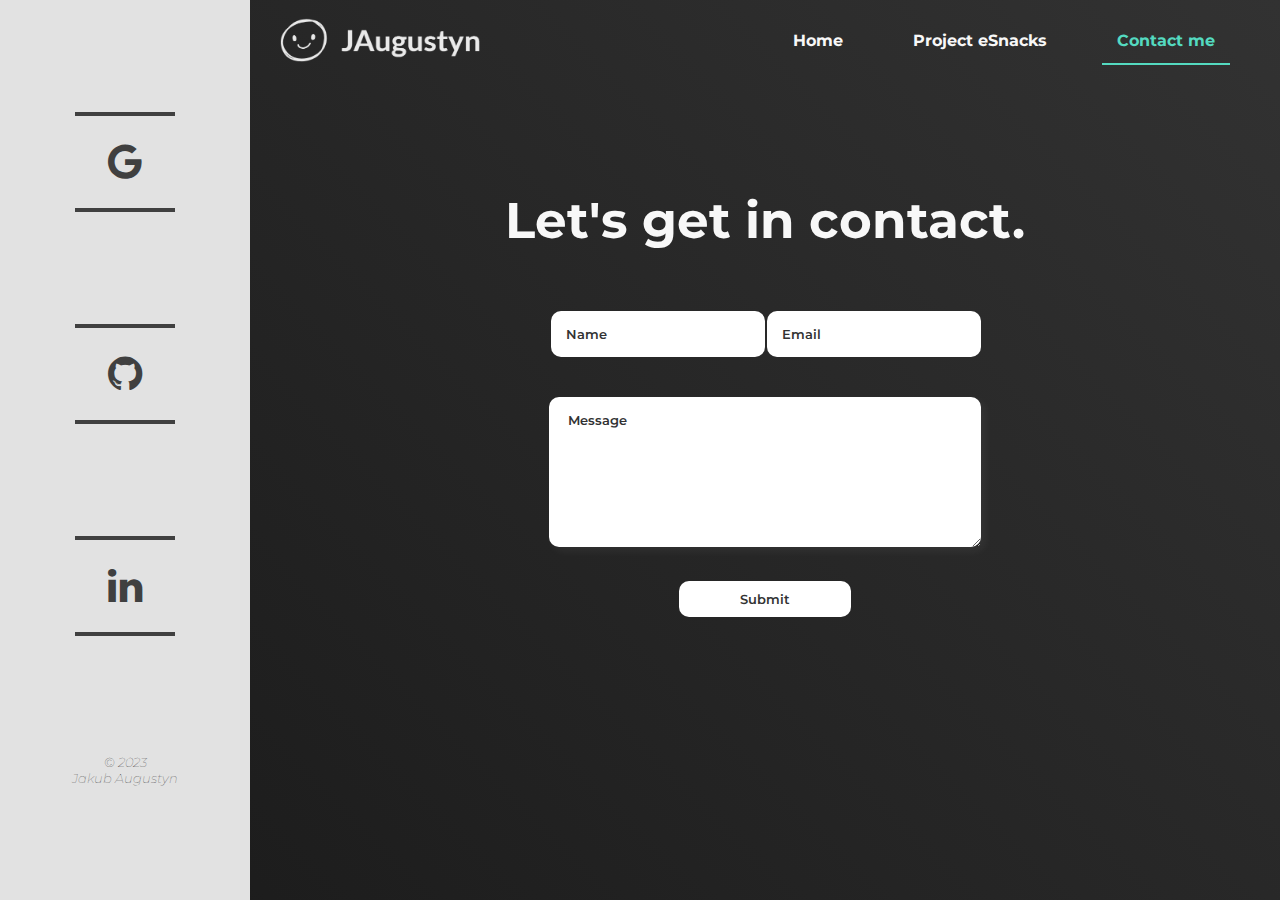
==== contactMePage.html @ 63d39142 "Added fonts, favicon, welcome and contact me pages" ====
<!DOCTYPE html>
<html lang="en">
    <head>
        <meta charset="UTF-8">
        <meta http-equiv="X-UA-Compatible" content="IE=edge">
        <meta name="viewport" content="width=device-width, initial-scale=1.0">
        <link rel="stylesheet" href="./styles.css">
        <link rel="stylesheet"
            href="https://cdnjs.cloudflare.com/ajax/libs/font-awesome/4.7.0/css/font-awesome.min.css">
        <title>JAugustyn</title>
        <link rel="icon" type="image/x-icon" href="./static/icon.ico">
    </head>
    <body>
        <nav class="navbar">
            <div class="logo">
                <img src="static/logo.png" alt="Logo">
            </div>
            <ul>
                <li>
                    <a id="home" href="./index.html" class="navitem">Home</a>
                </li>
                <li>
                    <a id="esnacks" href="./projectPage.html" class="navitem">Project
                        eSnacks</a>
                </li>
                <li>
                    <a id="contactme" href="./contactMePage.html"
                        class="navitem active">Contact me</a>
                </li>
            </ul>
        </nav>
        <main class="container" id="container">
            <section class="contact-section">
                <h1>Let's get in contact.</h1>
                <form action="#" method="post" class="contact-form">
                    <div class="name">
                        <input type="text" id="name" required placeholder="Name">
                    </div>
                    <div class="email">
                        <input type="email" id="email" required placeholder="Email">
                    </div>
                    <div class="message">
                        <textarea id="message" required placeholder="Message" class="textarea"></textarea>
                    </div>
                    <input type="submit" value="Submit">
                </form>
            </section>
        </main>
        <aside class="side-footer">
            <a href="#" class="google">
                <span></span>
                <span></span>
                <span></span>
                <span></span>
                <i class="fa fa-google"></i>
            </a>
            <a href="#" class="github">
                <span></span>
                <span></span>
                <span></span>
                <span></span>
                <i class="fa fa-github"></i>
            </a>
            <a href="#" class="linkedin">
                <span></span>
                <span></span>
                <span></span>
                <span></span>
                <i class="fa fa-linkedin"></i>
            </a>
            <div class="footer-footer">
                <p>&copy; 2023</p>
                <p>Jakub Augustyn</p>
            </div>
        </aside>

        <script src="./functions.js"></script>
    </body>
</html>
---- styles.css ----
@import url(https://fonts.googleapis.com/css?family=Montserrat|Open+Sans|Roboto|RobotoMono);

/* Resetowanie stylów dla elementów HTML */
:root {
    --background-gradient-from: #1a1a1a;
    --background-gradient-to: #323232;
    --neon-color: #54dac0;
    --gray-color: #323232;
    --light-gray-font-color: #f8f8f8;
    --medium-gray-font-color: #bbbbbb;
    --dark-gray-font-color: #727272;

    --project-title-font-size: 44px;
    --project-tags-font-size: 12px;
    --project-description-font-size: 14px;

    --header-font: 'Montserrat', 'sans-serif', 'arial';
    --description-font: 'Open Sans', 'sans-serif', 'arial';
}

* {
    box-sizing: border-box;
    margin: 0;
    padding: 0;
}

body {
    font-family: 'Montserrat', 'sans-serif', 'arial';
    background: linear-gradient(45deg, var(--background-gradient-from), var(--background-gradient-to));

    background-repeat: no-repeat;
    background-attachment: fixed;

    height: 100vh;
    display: flex;
    flex-direction: column;
}

/* navbar  */

.navbar {
    display: flex;
    justify-content: space-between;
    align-items: center;
    height: 80px;
    /* background-color: rgba(0, 48, 119, 0.2); */
    margin-left: 250px;
    padding: 10px 30px;
}

.navbar .logo {
    display: flex;
    align-items: center;
}

.navbar .logo img {
    width: 100%;
    height: auto;
    max-width: 200px;
    opacity: 90%;
}

.navbar ul {
    display: flex;
    flex-direction: row;
    color: white;
    list-style: none;
}

.navbar ul li a {
    position: relative;
    display: block;
    margin: 0px 20px;
    padding: 15px;
    /* border-top: 3px solid transparent;
    border-bottom: 3px solid var(--neon-color);
    border-radius: 6%; */
    font-size: 16px;
    font-weight: 700;
    /* text-transform: uppercase; */
    text-decoration: none;
    color: var(--light-gray-font-color);
}

/* .navbar ul li a, */
.navbar ul li a::after {
    transition: all 0.5s;
}

.navbar ul li a:hover,
.navbar ul li a.active {
    color: var(--neon-color);
}

.navbar ul li a::after {
    position: absolute;
    bottom: 0;
    left: 0;
    right: 0;
    margin: auto;
    width: 0%;
    content: ' ';
    background: var(--neon-color);
    height: 2px;
}

.navbar ul li a.active::after,
.navbar ul li a:hover:after {
    width: 100%;
}


@media only screen and (max-width: 768px) {
    .navbar {
        height: auto;
        flex-direction: column;
    }

    .navbar .logo {
        display: none;
    }
}

/***** Content *****/

.container {
    display: flex;
    flex-direction: column;
    flex-grow: 1;
    justify-content: space-evenly;

    padding: 0 30px;
    margin-left: 250px;
    /* width of side-footer on the left */
}

/*****Image Modal *****/

.modal {
    display: none;
    position: fixed;
    z-index: 1;
    padding-top: 100px;
    left: 0;
    top: 0;
    width: 100%;
    height: 100%;
    overflow: auto;
    background-color: rgb(0, 0, 0);
    background-color: rgba(0, 0, 0, 0.5);
}

.modal-content {
    text-align: center;
    animation-name: modal-zoom;
    animation-duration: 0.6s;
}

@keyframes modal-zoom {
    from {
        transform: scale(0.1)
    }

    to {
        transform: scale(1)
    }
}

.modal-image {
    display: inline-block;
    max-width: 75vw;
}

/***** Modal close button *****/

.close {
    color: #ccc;
    display: block;
    font-size: 32px;
    font-weight: bold;
}

.close:hover,
.close:focus {
    text-decoration: none;
    cursor: pointer;
}

/***** Page content  *****/

.content-section {
    display: flex;
    flex-direction: row;
    justify-content: space-around;
    /* background-color: #ffffff; */
    padding: 50px 0;
}

/* Image */

.content-image-div {
    padding: 0 40px;
    max-width: 50%;
    /* background-color: #0076b580; */
    align-self: center;
}

.content-image-div img {
    max-width: 100%;
    object-fit: contain;
    border-radius: 5px;

}


/* Description */

.content-description-div {
    padding: 0 50px;
    align-self: center;
}

.project-title {
    font-size: 40px;
    color: var(--light-gray-font-color);
}

.project-tags {
    color: var(--dark-gray-font-color);
    padding: 10px 0px 20px 0px;
    text-indent: 10px;
    text-transform: uppercase;
    word-spacing: 10px;
    font-size: 12px;
    font-weight: bold;
    letter-spacing: 1.5px;
}

.project-description {
    color: var(--medium-gray-font-color);
    max-width: 600px;
    font-size: 14px;
}

.project-description p {
    padding: 5px 0px;
}


/* Article's boxes (technologies) */

.boxes-article {
    /* background-color: #3fdd3910; */
    padding: 10px;
}

.boxes-ul {
    list-style: none;
    display: flex;
    justify-content: space-evenly;
    /* align-items: center; */
    flex-wrap: wrap;
    /* padding: 20px;; */
    gap: 30px 10px;
}

.box {
    position: relative;
    width: 300px;
    /* max-width: 300px; */
    /* background-color: #0076b51a; */
    padding: 10px;
    margin: 20px;
    display: flex;
    flex-direction: column;
    flex-basis: calc((100% - 200px)/4);  /* Width of sidebar */
    max-width: 300px;
}

.box::after {
    position: absolute;
    top: 0;
    margin: auto -25px;
    width: 2px;
    content: ' ';
    background: var(--gray-color);
    height: 100%;
}

.box h3 {
    padding-bottom: 20px;
    color: #e2e2e2;
    font-size: 18px;
}

.box-description {
    /* width: 100%; */
    padding-bottom: 20px;
    color: #969696;
    font-size: 13px;
}

.box-caption {
    color: var(--dark-gray-font-color);
    padding: 10px 0 0 0;
    font-size: 12px;
}


.hr-neon {
    border-top: 4px solid var(--neon-color);
    border-right: 4px solid var(--neon-color);
    border-radius: 5px;
}

.hr-gray {
    border-top: 1px solid var(--gray-color);
    border-right: 1px solid var(--gray-color);
    border-radius: 1px;
}

/* Footer on the left side */

.side-footer {
    position: fixed;
    height: 100%;
    width: 250px;
    padding: 10px;
    overflow: auto;

    display: flex;
    flex-direction: column;
    justify-content: space-evenly;
    align-items: center;
    background-color: #e2e2e2;
    text-align: center;
}

.side-footer a {
    position: relative;
    width: 100px;
    height: 100px;
    line-height: 100px;
    font-size: 40px;
    text-align: center;
    text-decoration: none;
    color: #404040;
    margin: 0 30px;
    transition: .5s;
    margin: 10px;
}

.side-footer a span {
    position: absolute;
    transition: transform .5s;
}

.side-footer a span:nth-child(1),
.side-footer a span:nth-child(3) {
    width: 100%;
    height: 4px;
    background: #404040;
}

.side-footer a span:nth-child(1) {
    top: 0;
    left: 0;
    transform-origin: right;
}

.side-footer a:hover span:nth-child(1) {
    transform: scaleX(0);
    transform-origin: left;
    transition: transform .5s;
}

.side-footer a span:nth-child(3) {
    bottom: 0;
    left: 0;
    transform-origin: left;
}

.side-footer a:hover span:nth-child(3) {
    transform: scaleX(0);
    transform-origin: right;
    transition: transform .5s;
}

.side-footer a span:nth-child(2),
.side-footer a span:nth-child(4) {
    width: 4px;
    height: 100%;
    background: #404040;
}

.side-footer a span:nth-child(2) {
    top: 0;
    left: 0;
    transform: scale(0);
    transform-origin: bottom;
}

.side-footer a:hover span:nth-child(2) {
    transform: scale(1);
    transform-origin: top;
    transition: transform .5s;
}

.side-footer a span:nth-child(4) {
    top: 0;
    right: 0;
    transform: scale(0);
    transform-origin: top;
}

.side-footer a:hover span:nth-child(4) {
    transform: scale(1);
    transform-origin: bottom;
    transition: transform .5s;
}

.google:hover {
    color: #DB4437;
}

.google:hover span {
    border: 2px solid #DB4437;
}

.github:hover {
    color: #6e5494;
}

.github:hover span {
    border: 2px solid #6e5494;
}

.linkedin:hover {
    color: #0077b5;
}

.linkedin:hover span {
    border: 2px solid #0077b5;
}

.footer-footer {
    color: #404040;
    padding: 1rem;
    text-align: center;
    height: 60px;
    font-weight: lighter;
    font-style: italic;
    font-size: small;
}


 /* Welcome and Contact pages */
.welcome-section {
    height: 80vh;
    padding: 50px;
    margin: auto;
    width: 60%;
    text-align: center;
}
.contact-section {
    display: flex;
    flex-direction: column;
    flex-grow: 1;
    justify-content: flex-start;
    align-items: center;
    padding: 100px 50px 50px 50px;
}

.welcome-section h1,
.contact-section h1{
    color: var(--light-gray-font-color);
    font-size: 50px;
    padding: 10px;
}

.welcome-section div{
    color: var(--medium-gray-font-color);
    padding: 10px;
    font-size: 17px;
    font-family: var(--description-font);
}

/* Contact form */

.contact-form{
	padding: 30px;
	/* margin: 50px auto; */
	/* box-shadow: 1px 1px 4px var(--neon-color), inset 1px 1px 4px var(--neon-color);
	border-radius: 25px;
	border: 3px solid var(--neon-color); */
    text-align: center;
    /* width: 40vw; */
}

input[type=text], input[type=email] {
    padding: 15px;
    border: 0;
    border-radius:10px;
  }

.contact-form *::placeholder,
.contact-form * {
    color:var(--gray-color);
    font-weight:600;
    font-family: 'Montserrat';
    margin: 10px 0;
}

.name, .email {
    display: inline-block;
    width: calc(50% - 4px);
}

.textarea {
    text-indent: 4px;
    width:100%;
    resize: vertical;
    padding:15px;
    border-radius:10px;
    border:0;
    box-shadow:4px 4px 10px rgba(255, 255, 255, 0.06);
    height:150px;
    min-height: 58px;
    max-height: 300px;
  }

  input[type=submit]{
    padding:10px;
    margin: 10px;
    border:none;
    cursor: pointer;
    background-color: white;
    /* font-weight:600; */
    border-radius:10px;
    width:40%;
  }
  input[type=submit]:hover{
    background-color: #e8f0fe;
  }

@media screen and (max-width: 1560px) {

    .content-image-div {
        padding: 0 40px;
    }

    .content-description-div {
        padding: 0 40px;
    }

    .project-title {
        font-size: calc(var(--project-title-font-size) - 12px);
    }

    .project-tags {
        font-size: calc(var(--project-tags-font-size) - 1px);
    }

    .project-description {
        font-size: calc(var(--project-description-font-size) - 1px);
        line-height: 18px;
    }

    .box {
        margin: 10px;
    }

    .box h3 {
        padding-bottom: 15px;
        font-size: 16px;
    }

    .box-description {
        padding-bottom: 15px;
        font-size: 12px;
    }

    .vr-gray,
    .vr-neon {
        margin-left: -30px;
    }
}

@media screen and (max-width: 1248px) {
    .side-footer {
        position: relative;
        flex-direction: row;
        width: 100%;
        max-height: 100px;
        overflow: unset;
        background-color: var(--gray-color);
        /* background-color: #e2e2e2; */
    }

    .side-footer a {
        width: 50px;
        height: 50px;
        font-size: 20px;
        line-height: 50px;
        color: var(--medium-gray-font-color);
    }

    .side-footer a span:nth-child(n) {
        background: var(--medium-gray-font-color);
        /* height:2px; */
    }

    .footer-footer {
        font-size: 12px;
        color: var(--medium-gray-font-color);
    }

    .container,
    .navbar {
        margin-left: 0px;
    }
}


@media screen and (max-width: 992px) {
    /* Navbar */
    .navbar .logo {
        display: none;
    }

    .navbar {
        justify-content: center;
    }

    /* Page content */
    .container {
        padding: 0 20px;
    }

    .content-section {
        padding: 30px 0 15px 0;
        flex-direction: column-reverse;
        align-items: center;
        justify-content: center;
    }

    .content-section div {
        padding: 20px 0;
        max-width: 80%;
    }

    .content-description-div {
        text-align: center;
    }

    .project-tags {
        text-indent: 0;
        min-width: 100%;
    }

    .project-description {
        min-width: 100%;
        text-align: left;
    }

    .boxes-ul {
        margin-bottom: 10px;
    }
    .box {
        width: auto;
        flex-basis: 40%;
    }
    .box h3 {
        padding-bottom: 10px;
        font-size: 14px;
    }

    .box-description {
        padding-bottom: 10px;
        font-size: 11px;
    }


    .welcome-section {
        width: 100%;
    }
    .welcome-section h1{
        font-size: 34px;
    }
    
    .welcome-section div{
        font-size: 14px;
    }
}


@media screen and (max-width: 768px) {

    .contact-section {
        padding: 80px 10px 10px 10px;
    }
    .navbar ul li a {
        margin: 0px 10px;
        /* font-size: 14px; */
        /* padding: 10px; */
        white-space: nowrap;
    }

    .contact-form {
        padding: 10px;
    }
    .name, .email {
        display: block;
        width: 100%;
    }
    .contact-section h1{
        font-size: 30px;
    }
}


/* Side-footer responsive on height change */
@media screen and (max-height: 450px) and (min-width: 1248px) {
    .side-footer {
        flex-direction: column;
        flex-wrap: wrap;
        justify-content: space-evenly;
        overflow: unset;
    }

    .side-footer a {
        width: 50px;
        height: 50px;
        font-size: 20px;
        line-height: 50px;
    }

    .footer-footer {
        display: none;
    }
}
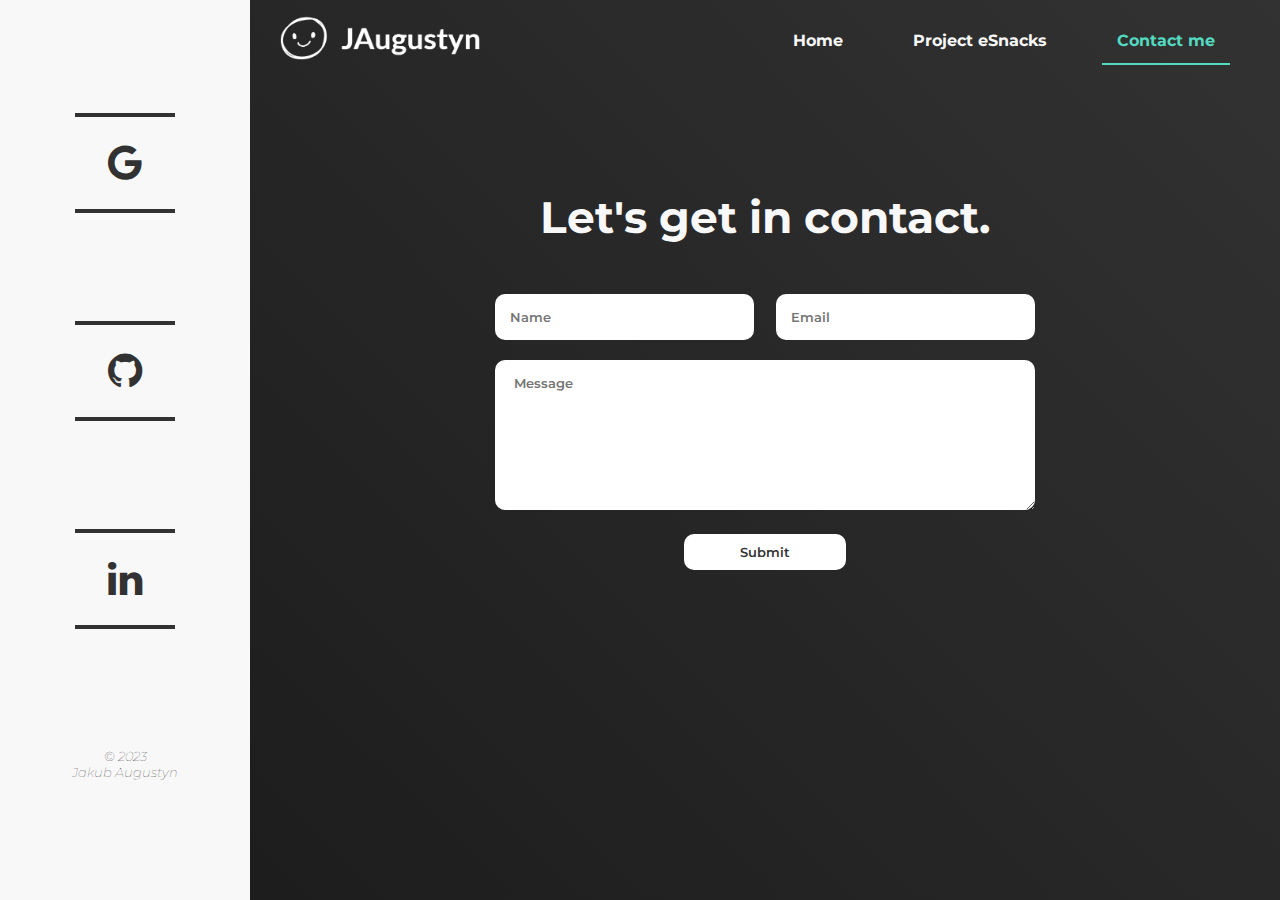
==== commit 1cd58a6f: "final touches" ====
--- a/contactMePage.html
+++ b/contactMePage.html
@@ -1,79 +1,78 @@
 <!DOCTYPE html>
 <html lang="en">
-    <head>
-        <meta charset="UTF-8">
-        <meta http-equiv="X-UA-Compatible" content="IE=edge">
-        <meta name="viewport" content="width=device-width, initial-scale=1.0">
-        <link rel="stylesheet" href="./styles.css">
-        <link rel="stylesheet"
-            href="https://cdnjs.cloudflare.com/ajax/libs/font-awesome/4.7.0/css/font-awesome.min.css">
-        <title>JAugustyn</title>
-        <link rel="icon" type="image/x-icon" href="./static/icon.ico">
-    </head>
-    <body>
-        <nav class="navbar">
-            <div class="logo">
+
+<head>
+    <meta charset="UTF-8">
+    <meta http-equiv="X-UA-Compatible" content="IE=edge">
+    <meta name="viewport" content="width=device-width, initial-scale=1.0">
+    <link rel="stylesheet" href="https://cdnjs.cloudflare.com/ajax/libs/font-awesome/4.7.0/css/font-awesome.min.css">
+    <link rel="stylesheet" href="./styles.css">
+    <link rel="icon" type="image/x-icon" href="./static/icon.ico">
+    <title>Contact me</title>
+</head>
+
+<body>
+    <nav class="navbar">
+        <div class="logo">
+            <a href="./index.html">
                 <img src="static/logo.png" alt="Logo">
-            </div>
-            <ul>
-                <li>
-                    <a id="home" href="./index.html" class="navitem">Home</a>
-                </li>
-                <li>
-                    <a id="esnacks" href="./projectPage.html" class="navitem">Project
-                        eSnacks</a>
-                </li>
-                <li>
-                    <a id="contactme" href="./contactMePage.html"
-                        class="navitem active">Contact me</a>
-                </li>
-            </ul>
-        </nav>
-        <main class="container" id="container">
-            <section class="contact-section">
-                <h1>Let's get in contact.</h1>
-                <form action="#" method="post" class="contact-form">
-                    <div class="name">
-                        <input type="text" id="name" required placeholder="Name">
-                    </div>
-                    <div class="email">
-                        <input type="email" id="email" required placeholder="Email">
-                    </div>
-                    <div class="message">
-                        <textarea id="message" required placeholder="Message" class="textarea"></textarea>
-                    </div>
-                    <input type="submit" value="Submit">
-                </form>
-            </section>
-        </main>
-        <aside class="side-footer">
-            <a href="#" class="google">
+            </a>
+        </div>
+        <ul>
+            <li>
+                <a href="./index.html" class="navitem">Home</a>
+            </li>
+            <li>
+                <a href="./projectPage.html" class="navitem">Project eSnacks</a>
+            </li>
+            <li>
+                <a href="./contactMePage.html" class="navitem active">Contact me</a>
+            </li>
+        </ul>
+    </nav>
+    <main class="container">
+        <section class="contact-section">
+            <h1>Let's get in contact.</h1>
+            <form action="#" method="post" class="contact-form">
+                <input type="text" id="form-name" required placeholder="Name">
+                <input type="email" id="form-email" required placeholder="Email">
+                <textarea id="form-message" required placeholder="Message" class="textarea"></textarea>
+                <input type="submit" value="Submit">
+            </form>
+        </section>
+    </main>
+    <footer class="side-footer">
+        <a href="#" class="google">
+            <i class="fa fa-google">
                 <span></span>
                 <span></span>
                 <span></span>
                 <span></span>
-                <i class="fa fa-google"></i>
-            </a>
-            <a href="#" class="github">
+            </i>
+        </a>
+        <a href="https://github.com/jaugustyn/SimpleWebsite" class="github" target="_blank">
+            <i class="fa fa-github">
                 <span></span>
                 <span></span>
                 <span></span>
                 <span></span>
-                <i class="fa fa-github"></i>
-            </a>
-            <a href="#" class="linkedin">
+            </i>
+        </a>
+        <a href="#" class="linkedin">
+            <i class="fa fa-linkedin">
                 <span></span>
                 <span></span>
                 <span></span>
                 <span></span>
-                <i class="fa fa-linkedin"></i>
-            </a>
-            <div class="footer-footer">
-                <p>&copy; 2023</p>
-                <p>Jakub Augustyn</p>
-            </div>
-        </aside>
+            </i>
+        </a>
+        <div class="footer-footer">
+            <p>&copy; 2023</p>
+            <p>Jakub Augustyn</p>
+        </div>
+    </footer>
 
-        <script src="./functions.js"></script>
-    </body>
+    <script src="./functions.js"></script>
+</body>
+
 </html>--- a/styles.css
+++ b/styles.css
@@ -1,23 +1,25 @@
-@import url(https://fonts.googleapis.com/css?family=Montserrat|Open+Sans|Roboto|RobotoMono);
-
-/* Resetowanie stylów dla elementów HTML */
+@import url(https://fonts.googleapis.com/css?family=Montserrat|Open+Sans);
+
+/* Variables */
 :root {
     --background-gradient-from: #1a1a1a;
     --background-gradient-to: #323232;
     --neon-color: #54dac0;
+    --light-gray-color: #f8f8f8;
+    --medium-gray-color: #c4c4c4;
     --gray-color: #323232;
-    --light-gray-font-color: #f8f8f8;
-    --medium-gray-font-color: #bbbbbb;
-    --dark-gray-font-color: #727272;
+    --dark-gray-color: #727272;
 
     --project-title-font-size: 44px;
     --project-tags-font-size: 12px;
     --project-description-font-size: 14px;
 
-    --header-font: 'Montserrat', 'sans-serif', 'arial';
-    --description-font: 'Open Sans', 'sans-serif', 'arial';
-}
-
+    --main-font: 'Montserrat', 'sans-serif', 'arial';
+
+    --sidebar-width: 250px;
+}
+
+/* Resetting styles of HTML elements */
 * {
     box-sizing: border-box;
     margin: 0;
@@ -25,26 +27,32 @@
 }
 
 body {
-    font-family: 'Montserrat', 'sans-serif', 'arial';
     background: linear-gradient(45deg, var(--background-gradient-from), var(--background-gradient-to));
-
     background-repeat: no-repeat;
     background-attachment: fixed;
-
     height: 100vh;
     display: flex;
     flex-direction: column;
-}
-
-/* navbar  */
+    font-family: var(--main-font);
+}
+
+.container {
+    display: flex;
+    flex-direction: column;
+    flex-grow: 1;
+    justify-content: space-evenly;
+    margin-left: var(--sidebar-width);
+    padding: 0 30px;
+}
+
+/* #region Navigation-Bar  */
 
 .navbar {
     display: flex;
     justify-content: space-between;
     align-items: center;
     height: 80px;
-    /* background-color: rgba(0, 48, 119, 0.2); */
-    margin-left: 250px;
+    margin-left: var(--sidebar-width);
     padding: 10px 30px;
 }
 
@@ -54,37 +62,31 @@
 }
 
 .navbar .logo img {
-    width: 100%;
     height: auto;
     max-width: 200px;
-    opacity: 90%;
+    /* opacity: 90%; */
 }
 
 .navbar ul {
     display: flex;
     flex-direction: row;
-    color: white;
     list-style: none;
 }
 
 .navbar ul li a {
+    display: block;
     position: relative;
-    display: block;
     margin: 0px 20px;
     padding: 15px;
-    /* border-top: 3px solid transparent;
-    border-bottom: 3px solid var(--neon-color);
-    border-radius: 6%; */
     font-size: 16px;
     font-weight: 700;
-    /* text-transform: uppercase; */
     text-decoration: none;
-    color: var(--light-gray-font-color);
-}
-
-/* .navbar ul li a, */
+    color: var(--light-gray-color);
+    transition: 1s;
+}
+
 .navbar ul li a::after {
-    transition: all 0.5s;
+    transition: all 1s;
 }
 
 .navbar ul li a:hover,
@@ -107,46 +109,23 @@
 .navbar ul li a.active::after,
 .navbar ul li a:hover:after {
     width: 100%;
-}
-
-
-@media only screen and (max-width: 768px) {
-    .navbar {
-        height: auto;
-        flex-direction: column;
-    }
-
-    .navbar .logo {
-        display: none;
-    }
-}
-
-/***** Content *****/
-
-.container {
-    display: flex;
-    flex-direction: column;
-    flex-grow: 1;
-    justify-content: space-evenly;
-
-    padding: 0 30px;
-    margin-left: 250px;
-    /* width of side-footer on the left */
-}
-
-/*****Image Modal *****/
-
+
+}
+/* #endregion Navigation-Bar  */
+
+
+/* #region Project-Page */
+
+/* Image appearing modal */
 .modal {
     display: none;
     position: fixed;
-    z-index: 1;
+    z-index: 999;
     padding-top: 100px;
     left: 0;
     top: 0;
     width: 100%;
     height: 100%;
-    overflow: auto;
-    background-color: rgb(0, 0, 0);
     background-color: rgba(0, 0, 0, 0.5);
 }
 
@@ -160,73 +139,67 @@
     from {
         transform: scale(0.1)
     }
-
     to {
         transform: scale(1)
     }
 }
 
 .modal-image {
-    display: inline-block;
     max-width: 75vw;
 }
 
-/***** Modal close button *****/
-
 .close {
-    color: #ccc;
+    color: var(--light-gray-color);
     display: block;
-    font-size: 32px;
-    font-weight: bold;
+    font-size: 40px;
+    font-weight: 900;
+    margin: 0 auto;
+    padding: 0;
+    width: fit-content;
+    height: fit-content;
 }
 
 .close:hover,
 .close:focus {
-    text-decoration: none;
+    color: var(--medium-gray-color);
     cursor: pointer;
 }
 
-/***** Page content  *****/
-
+/* Content container */
 .content-section {
     display: flex;
     flex-direction: row;
     justify-content: space-around;
-    /* background-color: #ffffff; */
     padding: 50px 0;
 }
 
-/* Image */
-
-.content-image-div {
-    padding: 0 40px;
+/* Project image */
+.content-image {
+    padding: 0 30px;
     max-width: 50%;
-    /* background-color: #0076b580; */
     align-self: center;
 }
 
-.content-image-div img {
+.content-image img {
     max-width: 100%;
     object-fit: contain;
-    border-radius: 5px;
-
-}
-
-
-/* Description */
-
-.content-description-div {
-    padding: 0 50px;
-    align-self: center;
+    border-radius: 10px;
+    cursor: pointer;
+}
+
+/* Project description */
+.content-description {
+    padding: 0 30px;
+    align-self: baseline;
 }
 
 .project-title {
-    font-size: 40px;
-    color: var(--light-gray-font-color);
+    font-size: var(--project-title-font-size);
+    color: var(--light-gray-color);
 }
 
 .project-tags {
-    color: var(--dark-gray-font-color);
+    color: var(--dark-gray-color);
     padding: 10px 0px 20px 0px;
     text-indent: 10px;
     text-transform: uppercase;
@@ -237,8 +210,7 @@
 }
 
 .project-description {
-    color: var(--medium-gray-font-color);
-    max-width: 600px;
+    color: var(--medium-gray-color);
     font-size: 14px;
 }
 
@@ -246,11 +218,8 @@
     padding: 5px 0px;
 }
 
-
 /* Article's boxes (technologies) */
-
 .boxes-article {
-    /* background-color: #3fdd3910; */
     padding: 10px;
 }
 
@@ -258,25 +227,22 @@
     list-style: none;
     display: flex;
     justify-content: space-evenly;
-    /* align-items: center; */
     flex-wrap: wrap;
-    /* padding: 20px;; */
-    gap: 30px 10px;
+    gap: 10px;
 }
 
 .box {
     position: relative;
-    width: 300px;
-    /* max-width: 300px; */
-    /* background-color: #0076b51a; */
+    display: flex;
+    flex-direction: column;
+    flex-basis: calc((100% - 200px)/4);
     padding: 10px;
     margin: 20px;
-    display: flex;
-    flex-direction: column;
-    flex-basis: calc((100% - 200px)/4);  /* Width of sidebar */
+    width: 300px;
     max-width: 300px;
 }
 
+ /* Strip on the left side of the box */
 .box::after {
     position: absolute;
     top: 0;
@@ -287,79 +253,79 @@
     height: 100%;
 }
 
-.box h3 {
+.box h1 {
     padding-bottom: 20px;
-    color: #e2e2e2;
+    color: var(--light-gray-color);
     font-size: 18px;
 }
 
 .box-description {
-    /* width: 100%; */
     padding-bottom: 20px;
-    color: #969696;
+    color: var(--medium-gray-color);
     font-size: 13px;
 }
 
 .box-caption {
-    color: var(--dark-gray-font-color);
-    padding: 10px 0 0 0;
+    color: var(--dark-gray-color);
+    padding-top: 10px;
     font-size: 12px;
-}
-
+    letter-spacing: 0.75px;
+}
 
 .hr-neon {
-    border-top: 4px solid var(--neon-color);
-    border-right: 4px solid var(--neon-color);
-    border-radius: 5px;
-}
-
-.hr-gray {
-    border-top: 1px solid var(--gray-color);
-    border-right: 1px solid var(--gray-color);
-    border-radius: 1px;
-}
-
-/* Footer on the left side */
+    border: 3px solid var(--neon-color);
+    border-radius: 50px;
+    margin-top: auto;
+}
+
+/* #endregion Project-Page */
+
+
+/* #region Side-Footer */
 
 .side-footer {
     position: fixed;
     height: 100%;
     width: 250px;
     padding: 10px;
-    overflow: auto;
+    background-color: var(--light-gray-color);
 
     display: flex;
     flex-direction: column;
     justify-content: space-evenly;
     align-items: center;
-    background-color: #e2e2e2;
-    text-align: center;
 }
 
 .side-footer a {
     position: relative;
+    color: var(--gray-color);
     width: 100px;
     height: 100px;
     line-height: 100px;
     font-size: 40px;
     text-align: center;
     text-decoration: none;
-    color: #404040;
-    margin: 0 30px;
+    margin: 5px;
     transition: .5s;
-    margin: 10px;
-}
-
+}
+
+/*  1 and 3 are top and bottom strips, 2 and 4 are left and right
+    1 and 3 tranforms into 2 and 4 on hover thanks to scale(0-1)  */
 .side-footer a span {
     position: absolute;
+    background: var(--gray-color);
+    width: 100%;
+    height: 100%;
     transition: transform .5s;
 }
 
 .side-footer a span:nth-child(1),
 .side-footer a span:nth-child(3) {
-    width: 100%;
     height: 4px;
-    background: #404040;
+}
+.side-footer a span:nth-child(2),
+.side-footer a span:nth-child(4) {
+    width: 4px;
 }
 
 .side-footer a span:nth-child(1) {
@@ -367,45 +333,17 @@
     left: 0;
     transform-origin: right;
 }
-
-.side-footer a:hover span:nth-child(1) {
-    transform: scaleX(0);
-    transform-origin: left;
-    transition: transform .5s;
-}
-
 .side-footer a span:nth-child(3) {
     bottom: 0;
     left: 0;
     transform-origin: left;
 }
-
-.side-footer a:hover span:nth-child(3) {
-    transform: scaleX(0);
-    transform-origin: right;
-    transition: transform .5s;
-}
-
-.side-footer a span:nth-child(2),
-.side-footer a span:nth-child(4) {
-    width: 4px;
-    height: 100%;
-    background: #404040;
-}
-
 .side-footer a span:nth-child(2) {
     top: 0;
     left: 0;
-    transform: scale(0);
+    transform: scale(0); 
     transform-origin: bottom;
 }
-
-.side-footer a:hover span:nth-child(2) {
-    transform: scale(1);
-    transform-origin: top;
-    transition: transform .5s;
-}
-
 .side-footer a span:nth-child(4) {
     top: 0;
     right: 0;
@@ -413,38 +351,46 @@
     transform-origin: top;
 }
 
+.side-footer a:hover span:nth-child(1) {
+    transform: scaleX(0);
+    transform-origin: left;
+}
+.side-footer a:hover span:nth-child(3) {
+    transform: scaleX(0);
+    transform-origin: right;
+}
+.side-footer a:hover span:nth-child(2) {
+    transform: scaleY(1);
+    transform-origin: top;
+}
 .side-footer a:hover span:nth-child(4) {
-    transform: scale(1);
+    transform: scaleY(1);
     transform-origin: bottom;
-    transition: transform .5s;
 }
 
 .google:hover {
-    color: #DB4437;
-}
-
+    color: #db4437;
+}
 .google:hover span {
-    border: 2px solid #DB4437;
+    border: 2px solid #db4437;
 }
 
 .github:hover {
-    color: #6e5494;
-}
-
+    color: #6e5497;
+}
 .github:hover span {
-    border: 2px solid #6e5494;
+    border: 2px solid #6e5497;
 }
 
 .linkedin:hover {
-    color: #0077b5;
-}
-
+    color: #0077b7;
+}
 .linkedin:hover span {
-    border: 2px solid #0077b5;
+    border: 2px solid #0077b7;
 }
 
 .footer-footer {
-    color: #404040;
+    color: var(--gray-color);
     padding: 1rem;
     text-align: center;
     height: 60px;
@@ -453,108 +399,127 @@
     font-size: small;
 }
 
-
- /* Welcome and Contact pages */
-.welcome-section {
+/* #endregion side-footer */
+
+
+/* #region Welcome-and-Contact-pages */
+.welcome-section,
+.contact-section {
     height: 80vh;
     padding: 50px;
     margin: auto;
-    width: 60%;
     text-align: center;
 }
+.welcome-section {
+    width: 1200px
+}
+
 .contact-section {
-    display: flex;
-    flex-direction: column;
-    flex-grow: 1;
-    justify-content: flex-start;
-    align-items: center;
-    padding: 100px 50px 50px 50px;
+    width: 700px
 }
 
 .welcome-section h1,
-.contact-section h1{
-    color: var(--light-gray-font-color);
-    font-size: 50px;
+.contact-section h1 {
+    color: var(--light-gray-color);
+    font-size: var(--project-title-font-size);
     padding: 10px;
 }
 
-.welcome-section div{
-    color: var(--medium-gray-font-color);
+.welcome-section article {
+    color: #c4c4c47a;
     padding: 10px;
-    font-size: 17px;
+    font-size: 18px;
     font-family: var(--description-font);
-}
-
-/* Contact form */
-
-.contact-form{
-	padding: 30px;
-	/* margin: 50px auto; */
-	/* box-shadow: 1px 1px 4px var(--neon-color), inset 1px 1px 4px var(--neon-color);
-	border-radius: 25px;
-	border: 3px solid var(--neon-color); */
+
+    background-image: linear-gradient(60deg, #111 , var(--neon-color), #111);
+    /* filter: brightness(120%); */
+    background-repeat: no-repeat;
+    background-clip: text;
+    -webkit-background-clip: text;
+    animation: shine infinite 5s ease-in-out;
+    background-size: 80% 100%;
+}
+
+@keyframes shine {
+    0% {
+        background-position: -400% 0;
+    }
+    100% {
+        background-position: 400% 0;
+    }
+}
+
+.contact-form {
+    padding: 30px;
     text-align: center;
-    /* width: 40vw; */
-}
-
-input[type=text], input[type=email] {
+    width: 100%;
+}
+.contact-form * {
+    color: var(--gray-color);
+    font-weight: 600;
+    font-family: 'Montserrat';
+    margin: 10px 0;
+}
+
+#form-name,
+#form-email {
+    display: inline-block;
+    max-width: 48%;
     padding: 15px;
     border: 0;
-    border-radius:10px;
-  }
-
-.contact-form *::placeholder,
-.contact-form * {
-    color:var(--gray-color);
-    font-weight:600;
-    font-family: 'Montserrat';
-    margin: 10px 0;
-}
-
-.name, .email {
-    display: inline-block;
-    width: calc(50% - 4px);
+    border-radius: 10px;
+    width: 100%;
+}
+
+#form-name {
+    float: left;
+}
+
+#form-email {
+    float: right;
 }
 
 .textarea {
+    width: 100%;
     text-indent: 4px;
-    width:100%;
     resize: vertical;
-    padding:15px;
-    border-radius:10px;
-    border:0;
-    box-shadow:4px 4px 10px rgba(255, 255, 255, 0.06);
-    height:150px;
+    padding: 15px;
+    border-radius: 10px;
+    border: 0;
+    height: 150px;
     min-height: 58px;
     max-height: 300px;
-  }
-
-  input[type=submit]{
-    padding:10px;
+}
+
+input[type=submit] {
+    padding: 10px;
     margin: 10px;
-    border:none;
+    border: none;
     cursor: pointer;
     background-color: white;
-    /* font-weight:600; */
-    border-radius:10px;
-    width:40%;
-  }
-  input[type=submit]:hover{
-    background-color: #e8f0fe;
-  }
+    border-radius: 10px;
+    width: 30%;
+    transition: 1s;
+}
+
+input[type=submit]:hover {
+    animation: pulse infinite 3s ease-in-out;
+}
+
+@keyframes pulse{
+    50% {
+        box-shadow: 0px 0px 12px 2px var(--neon-color);
+    }
+}
+/* #endregion Welcome-and-Contact-pages */
+
+
+/* #region Media-Query */
 
 @media screen and (max-width: 1560px) {
 
-    .content-image-div {
-        padding: 0 40px;
-    }
-
-    .content-description-div {
-        padding: 0 40px;
-    }
-
     .project-title {
-        font-size: calc(var(--project-title-font-size) - 12px);
+        font-size: calc(var(--project-title-font-size) - 50%);
     }
 
     .project-tags {
@@ -570,7 +535,7 @@
         margin: 10px;
     }
 
-    .box h3 {
+    .box h1 {
         padding-bottom: 15px;
         font-size: 16px;
     }
@@ -580,21 +545,40 @@
         font-size: 12px;
     }
 
-    .vr-gray,
-    .vr-neon {
-        margin-left: -30px;
+    .welcome-section {
+        width: auto
     }
 }
 
 @media screen and (max-width: 1248px) {
+    .container,
+    .navbar {
+        margin-left: 0px;
+    }
+    .welcome-section {
+        min-width: 70%;
+    }
+    .contact-section {
+        height: auto;
+        margin-top: 10px;
+    }
+    
     .side-footer {
-        position: relative;
+        position: sticky;
+        bottom: 0;
         flex-direction: row;
         width: 100%;
-        max-height: 100px;
-        overflow: unset;
+        height: 100px;
         background-color: var(--gray-color);
-        /* background-color: #e2e2e2; */
+    }
+    .side-footer a,
+    .footer-footer{
+        color: var(--medium-gray-color);
+    }
+
+    .side-footer a:hover,
+    .footer-footer:hover{
+        color: var(--light-gray-color);
     }
 
     .side-footer a {
@@ -602,28 +586,20 @@
         height: 50px;
         font-size: 20px;
         line-height: 50px;
-        color: var(--medium-gray-font-color);
     }
 
     .side-footer a span:nth-child(n) {
-        background: var(--medium-gray-font-color);
-        /* height:2px; */
+        background: var(--medium-gray-color);
     }
 
     .footer-footer {
         font-size: 12px;
-        color: var(--medium-gray-font-color);
-    }
-
-    .container,
-    .navbar {
-        margin-left: 0px;
-    }
+    }
+
 }
 
 
 @media screen and (max-width: 992px) {
-    /* Navbar */
     .navbar .logo {
         display: none;
     }
@@ -632,9 +608,8 @@
         justify-content: center;
     }
 
-    /* Page content */
     .container {
-        padding: 0 20px;
+        padding: 0;
     }
 
     .content-section {
@@ -644,32 +619,25 @@
         justify-content: center;
     }
 
-    .content-section div {
-        padding: 20px 0;
+    .content-section .content-image,
+    .content-section .content-description {
+        padding: 15px 0;
         max-width: 80%;
     }
-
-    .content-description-div {
-        text-align: center;
-    }
-
-    .project-tags {
-        text-indent: 0;
-        min-width: 100%;
-    }
-
+    .content-description {
+        margin: auto;
+    }
+
+    .project-tags,
     .project-description {
         min-width: 100%;
-        text-align: left;
-    }
-
-    .boxes-ul {
-        margin-bottom: 10px;
-    }
+    }
+
     .box {
         width: auto;
         flex-basis: 40%;
     }
+
     .box h3 {
         padding-bottom: 10px;
         font-size: 14px;
@@ -680,42 +648,55 @@
         font-size: 11px;
     }
 
-
     .welcome-section {
+        min-width: 95%;
+        padding: 20px;
+        height: auto;
+        margin-top: 10px;
+    }
+
+    .welcome-section h1,
+    .project-title {
+        font-size: 34px;
+    }
+
+    .welcome-section article {
+        font-size: 14px;
+        overflow: auto;
+    }
+    .contact-section {
+        padding: 20px;
+        width: 600px;
+    }
+}
+
+
+@media screen and (max-width: 768px) {
+
+    .navbar ul li a {
+        white-space: nowrap;
+    }
+
+    .contact-section {
+        padding: 20px;
+        margin-top: 10px;
+        width: 400px;
+    }
+
+    .contact-form {
+        padding: 5px;
+    }
+    .contact-section h1 {
+        font-size: 34px;
+    }
+
+    #form-name,
+    #form-email,
+    #form-message {
         width: 100%;
-    }
-    .welcome-section h1{
-        font-size: 34px;
-    }
-    
-    .welcome-section div{
-        font-size: 14px;
-    }
-}
-
-
-@media screen and (max-width: 768px) {
-
-    .contact-section {
-        padding: 80px 10px 10px 10px;
-    }
-    .navbar ul li a {
-        margin: 0px 10px;
-        /* font-size: 14px; */
-        /* padding: 10px; */
-        white-space: nowrap;
-    }
-
-    .contact-form {
-        padding: 10px;
-    }
-    .name, .email {
-        display: block;
-        width: 100%;
-    }
-    .contact-section h1{
-        font-size: 30px;
-    }
+        font-size: 12px;
+    }
+
 }
 
 
@@ -738,4 +719,6 @@
     .footer-footer {
         display: none;
     }
-}+}
+
+/* #endregion Media-Query */